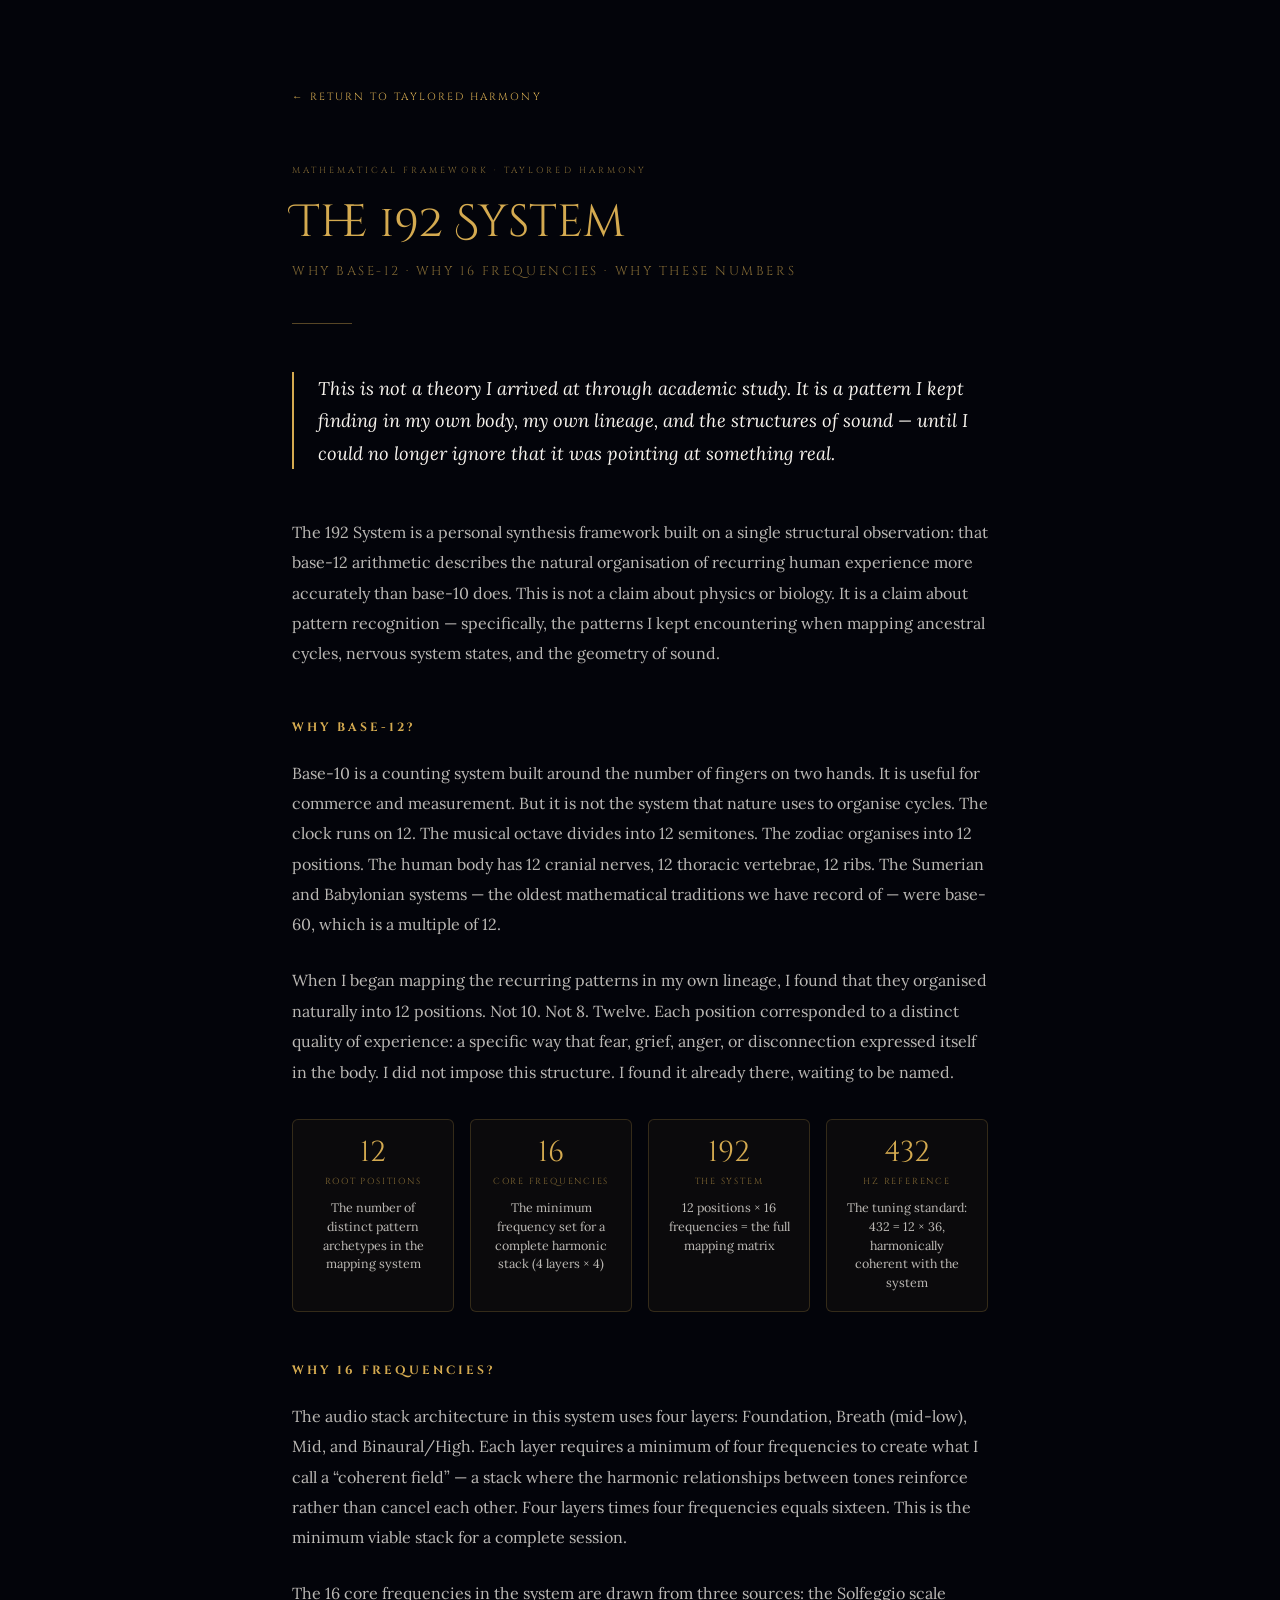
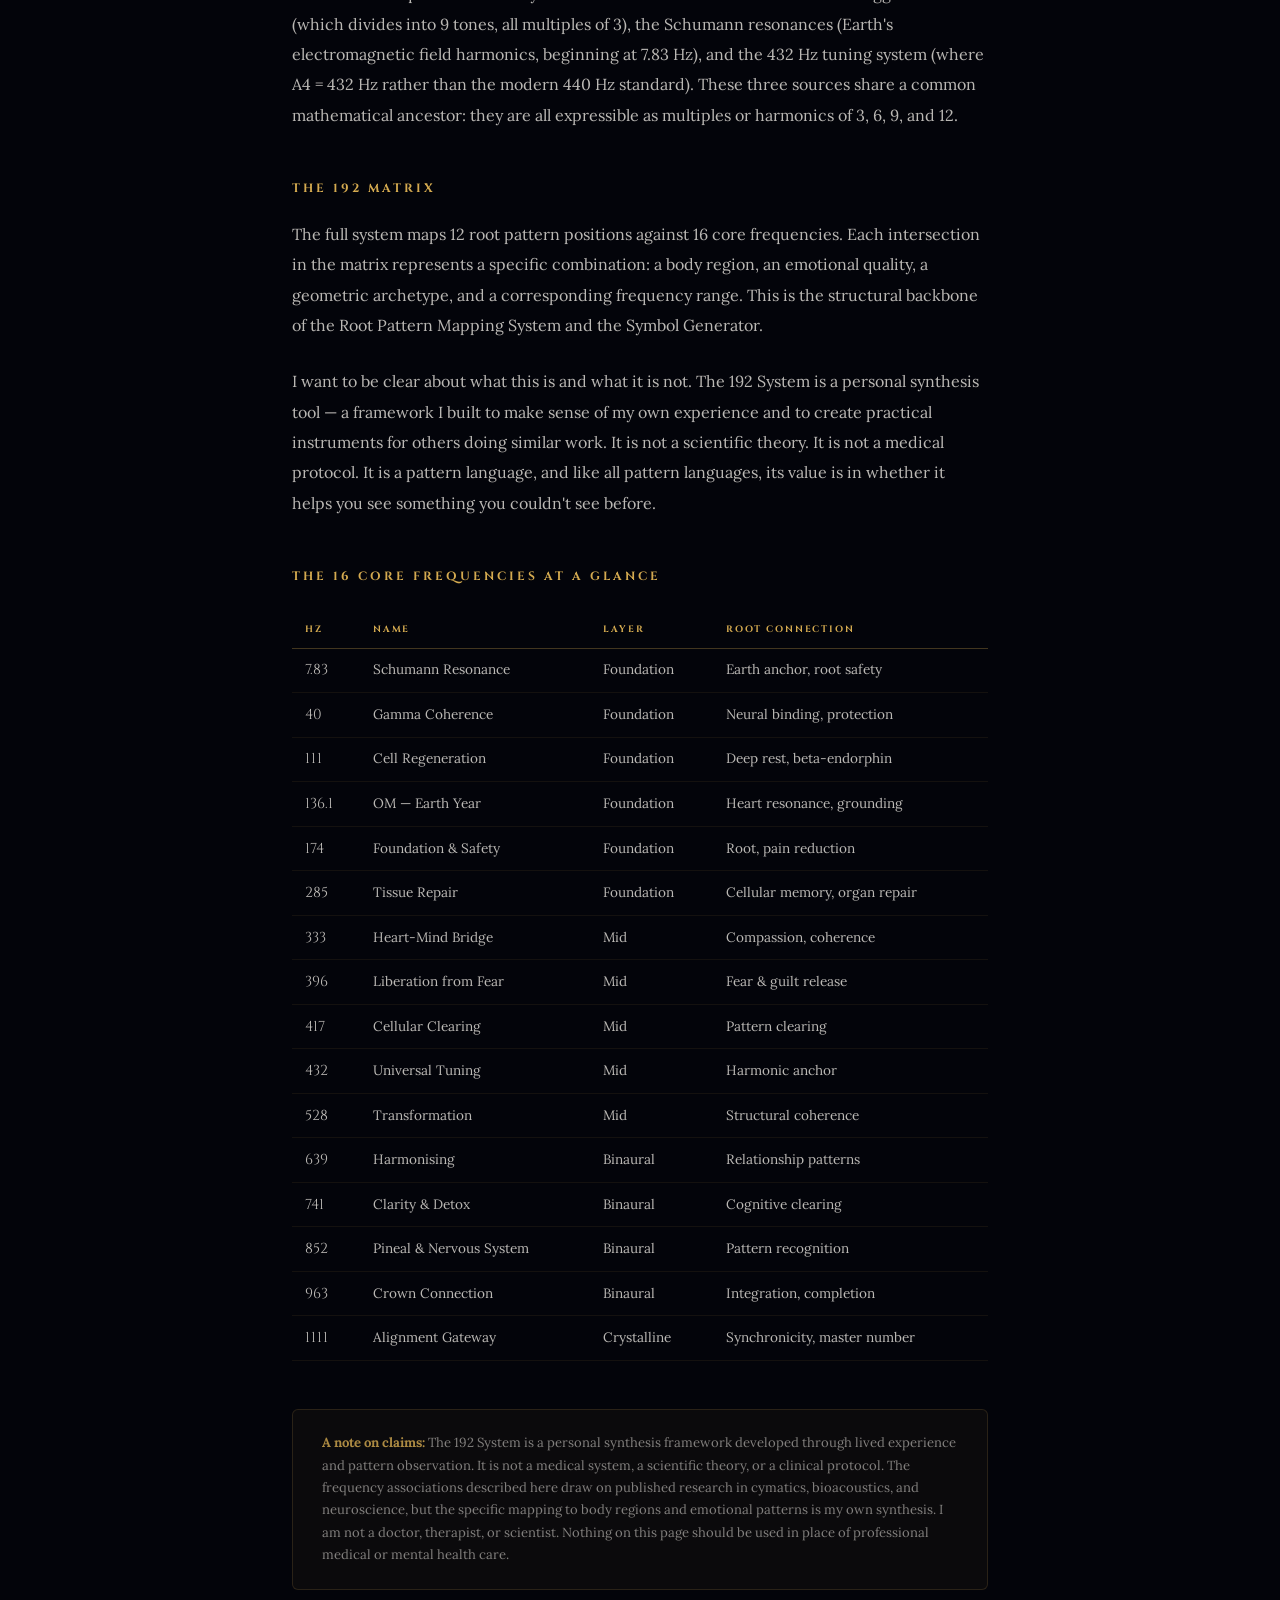
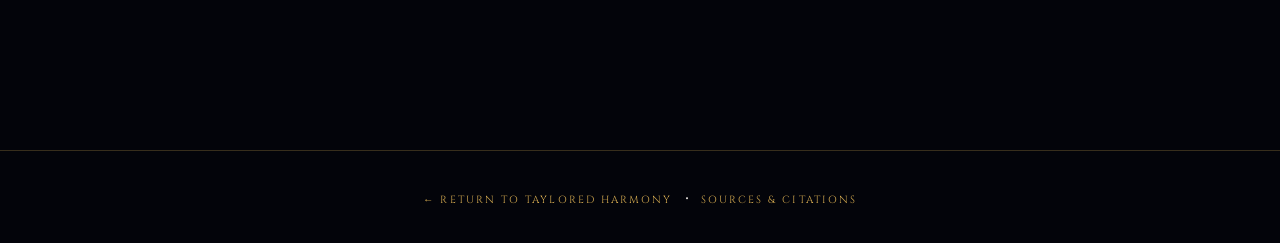
==== 192-system.html @ d3b43f4c "Add Resonance Map body artwork, fix missing JS data (BODY_REGIONS/INTENTION_FREQS/clearGSD), add 192" ====
<!DOCTYPE html>
<html lang="en">
<head>
  <meta charset="UTF-8">
  <meta name="viewport" content="width=device-width, initial-scale=1.0">
  <title>The 192 System | Taylored Harmony</title>
  <link rel="preconnect" href="https://fonts.googleapis.com">
  <link rel="preconnect" href="https://fonts.gstatic.com" crossorigin>
  <link href="https://fonts.googleapis.com/css2?family=Cinzel:wght@400;600&family=Cinzel+Decorative:wght@400;700&family=Lora:ital,wght@0,400;0,500;1,400&display=swap" rel="stylesheet">
  <style>
    :root {
      --bg-deep: #03040a;
      --bg-mid: #070a14;
      --gold: #d4aa50;
      --gold-light: #f0d080;
      --gold-dim: rgba(212,170,80,0.15);
      --ivory: #f8f4ee;
      --ivory-dim: rgba(248,244,238,0.75);
      --border: rgba(212,170,80,0.25);
    }
    * { margin: 0; padding: 0; box-sizing: border-box; }
    html { scroll-behavior: smooth; }
    body {
      background: var(--bg-deep);
      color: var(--ivory);
      font-family: 'Lora', Georgia, serif;
      line-height: 1.8;
    }
    .container {
      max-width: 760px;
      margin: 0 auto;
      padding: 5rem 2rem 6rem;
    }
    .back-link {
      display: inline-flex;
      align-items: center;
      gap: 0.4rem;
      color: var(--gold);
      text-decoration: none;
      font-family: 'Cinzel', serif;
      font-size: 0.65rem;
      letter-spacing: 0.2em;
      text-transform: uppercase;
      margin-bottom: 3.5rem;
      transition: color 0.2s;
    }
    .back-link:hover { color: var(--gold-light); }
    .page-label {
      font-family: 'Cinzel', serif;
      font-size: 0.55rem;
      letter-spacing: 0.35em;
      color: rgba(212,170,80,0.6);
      text-transform: uppercase;
      margin-bottom: 1rem;
    }
    h1 {
      font-family: 'Cinzel Decorative', cursive;
      font-size: clamp(1.8rem, 5vw, 2.8rem);
      font-weight: 400;
      color: var(--gold);
      line-height: 1.25;
      margin-bottom: 0.6rem;
    }
    .subtitle {
      font-family: 'Cinzel', serif;
      font-size: 0.8rem;
      letter-spacing: 0.2em;
      color: rgba(212,170,80,0.6);
      text-transform: uppercase;
      margin-bottom: 2.5rem;
    }
    .gold-rule {
      width: 60px;
      height: 1px;
      background: var(--gold);
      margin: 0 0 3rem;
      opacity: 0.4;
    }
    .intro-quote {
      font-size: 1.15rem;
      font-style: italic;
      color: var(--ivory);
      line-height: 1.75;
      border-left: 2px solid var(--gold);
      padding-left: 1.5rem;
      margin-bottom: 3rem;
    }
    p {
      color: var(--ivory-dim);
      font-size: 1rem;
      line-height: 1.9;
      margin-bottom: 1.6rem;
    }
    h2 {
      font-family: 'Cinzel', serif;
      font-size: 0.75rem;
      letter-spacing: 0.25em;
      color: var(--gold);
      text-transform: uppercase;
      margin: 3rem 0 1.2rem;
    }
    .number-grid {
      display: grid;
      grid-template-columns: repeat(auto-fit, minmax(140px, 1fr));
      gap: 1rem;
      margin: 2rem 0 2.5rem;
    }
    .number-card {
      background: rgba(212,170,80,0.04);
      border: 1px solid rgba(212,170,80,0.2);
      border-radius: 6px;
      padding: 1.2rem 1rem;
      text-align: center;
    }
    .number-card .num {
      font-family: 'Cinzel', serif;
      font-size: 1.8rem;
      color: var(--gold);
      line-height: 1;
      margin-bottom: 0.4rem;
    }
    .number-card .num-label {
      font-family: 'Cinzel', serif;
      font-size: 0.55rem;
      letter-spacing: 0.2em;
      color: rgba(212,170,80,0.6);
      text-transform: uppercase;
      margin-bottom: 0.5rem;
    }
    .number-card .num-desc {
      font-size: 0.78rem;
      color: var(--ivory-dim);
      line-height: 1.5;
    }
    .freq-table {
      width: 100%;
      border-collapse: collapse;
      margin: 1.5rem 0 2.5rem;
      font-size: 0.85rem;
    }
    .freq-table th {
      font-family: 'Cinzel', serif;
      font-size: 0.58rem;
      letter-spacing: 0.2em;
      color: var(--gold);
      text-transform: uppercase;
      padding: 0.6rem 0.8rem;
      border-bottom: 1px solid rgba(212,170,80,0.3);
      text-align: left;
    }
    .freq-table td {
      padding: 0.55rem 0.8rem;
      border-bottom: 1px solid rgba(212,170,80,0.08);
      color: var(--ivory-dim);
      vertical-align: top;
    }
    .freq-table tr:hover td { background: rgba(212,170,80,0.03); }
    .freq-hz { font-family: 'Cinzel', serif; color: var(--gold); font-size: 0.9rem; }
    .disclaimer {
      background: rgba(212,170,80,0.04);
      border: 1px solid rgba(212,170,80,0.15);
      border-radius: 6px;
      padding: 1.4rem 1.8rem;
      margin-top: 3rem;
    }
    .disclaimer p {
      font-size: 0.82rem;
      color: rgba(248,244,238,0.5);
      margin: 0;
      line-height: 1.7;
    }
    footer {
      text-align: center;
      padding: 2rem;
      border-top: 1px solid var(--border);
      margin-top: 4rem;
    }
    footer a {
      font-family: 'Cinzel', serif;
      font-size: 0.65rem;
      letter-spacing: 0.2em;
      color: var(--gold);
      text-decoration: none;
      text-transform: uppercase;
    }
  </style>
</head>
<body>

<div class="container">

  <a href="index.html" class="back-link">&#8592; Return to Taylored Harmony</a>

  <div class="page-label">Mathematical Framework &middot; Taylored Harmony</div>
  <h1>The 192 System</h1>
  <div class="subtitle">Why Base-12 &middot; Why 16 Frequencies &middot; Why These Numbers</div>
  <div class="gold-rule"></div>

  <div class="intro-quote">
    This is not a theory I arrived at through academic study. It is a pattern I kept finding in my own body, my own lineage, and the structures of sound &mdash; until I could no longer ignore that it was pointing at something real.
  </div>

  <p>The 192 System is a personal synthesis framework built on a single structural observation: that base-12 arithmetic describes the natural organisation of recurring human experience more accurately than base-10 does. This is not a claim about physics or biology. It is a claim about pattern recognition &mdash; specifically, the patterns I kept encountering when mapping ancestral cycles, nervous system states, and the geometry of sound.</p>

  <h2>Why Base-12?</h2>

  <p>Base-10 is a counting system built around the number of fingers on two hands. It is useful for commerce and measurement. But it is not the system that nature uses to organise cycles. The clock runs on 12. The musical octave divides into 12 semitones. The zodiac organises into 12 positions. The human body has 12 cranial nerves, 12 thoracic vertebrae, 12 ribs. The Sumerian and Babylonian systems &mdash; the oldest mathematical traditions we have record of &mdash; were base-60, which is a multiple of 12.</p>

  <p>When I began mapping the recurring patterns in my own lineage, I found that they organised naturally into 12 positions. Not 10. Not 8. Twelve. Each position corresponded to a distinct quality of experience: a specific way that fear, grief, anger, or disconnection expressed itself in the body. I did not impose this structure. I found it already there, waiting to be named.</p>

  <div class="number-grid">
    <div class="number-card">
      <div class="num">12</div>
      <div class="num-label">Root Positions</div>
      <div class="num-desc">The number of distinct pattern archetypes in the mapping system</div>
    </div>
    <div class="number-card">
      <div class="num">16</div>
      <div class="num-label">Core Frequencies</div>
      <div class="num-desc">The minimum frequency set for a complete harmonic stack (4 layers &times; 4)</div>
    </div>
    <div class="number-card">
      <div class="num">192</div>
      <div class="num-label">The System</div>
      <div class="num-desc">12 positions &times; 16 frequencies = the full mapping matrix</div>
    </div>
    <div class="number-card">
      <div class="num">432</div>
      <div class="num-label">Hz Reference</div>
      <div class="num-desc">The tuning standard: 432 = 12 &times; 36, harmonically coherent with the system</div>
    </div>
  </div>

  <h2>Why 16 Frequencies?</h2>

  <p>The audio stack architecture in this system uses four layers: Foundation, Breath (mid-low), Mid, and Binaural/High. Each layer requires a minimum of four frequencies to create what I call a &ldquo;coherent field&rdquo; &mdash; a stack where the harmonic relationships between tones reinforce rather than cancel each other. Four layers times four frequencies equals sixteen. This is the minimum viable stack for a complete session.</p>

  <p>The 16 core frequencies in the system are drawn from three sources: the Solfeggio scale (which divides into 9 tones, all multiples of 3), the Schumann resonances (Earth's electromagnetic field harmonics, beginning at 7.83 Hz), and the 432 Hz tuning system (where A4 = 432 Hz rather than the modern 440 Hz standard). These three sources share a common mathematical ancestor: they are all expressible as multiples or harmonics of 3, 6, 9, and 12.</p>

  <h2>The 192 Matrix</h2>

  <p>The full system maps 12 root pattern positions against 16 core frequencies. Each intersection in the matrix represents a specific combination: a body region, an emotional quality, a geometric archetype, and a corresponding frequency range. This is the structural backbone of the Root Pattern Mapping System and the Symbol Generator.</p>

  <p>I want to be clear about what this is and what it is not. The 192 System is a personal synthesis tool &mdash; a framework I built to make sense of my own experience and to create practical instruments for others doing similar work. It is not a scientific theory. It is not a medical protocol. It is a pattern language, and like all pattern languages, its value is in whether it helps you see something you couldn't see before.</p>

  <h2>The 16 Core Frequencies at a Glance</h2>

  <table class="freq-table">
    <thead>
      <tr>
        <th>Hz</th>
        <th>Name</th>
        <th>Layer</th>
        <th>Root Connection</th>
      </tr>
    </thead>
    <tbody>
      <tr><td class="freq-hz">7.83</td><td>Schumann Resonance</td><td>Foundation</td><td>Earth anchor, root safety</td></tr>
      <tr><td class="freq-hz">40</td><td>Gamma Coherence</td><td>Foundation</td><td>Neural binding, protection</td></tr>
      <tr><td class="freq-hz">111</td><td>Cell Regeneration</td><td>Foundation</td><td>Deep rest, beta-endorphin</td></tr>
      <tr><td class="freq-hz">136.1</td><td>OM &mdash; Earth Year</td><td>Foundation</td><td>Heart resonance, grounding</td></tr>
      <tr><td class="freq-hz">174</td><td>Foundation &amp; Safety</td><td>Foundation</td><td>Root, pain reduction</td></tr>
      <tr><td class="freq-hz">285</td><td>Tissue Repair</td><td>Foundation</td><td>Cellular memory, organ repair</td></tr>
      <tr><td class="freq-hz">333</td><td>Heart-Mind Bridge</td><td>Mid</td><td>Compassion, coherence</td></tr>
      <tr><td class="freq-hz">396</td><td>Liberation from Fear</td><td>Mid</td><td>Fear &amp; guilt release</td></tr>
      <tr><td class="freq-hz">417</td><td>Cellular Clearing</td><td>Mid</td><td>Pattern clearing</td></tr>
      <tr><td class="freq-hz">432</td><td>Universal Tuning</td><td>Mid</td><td>Harmonic anchor</td></tr>
      <tr><td class="freq-hz">528</td><td>Transformation</td><td>Mid</td><td>Structural coherence</td></tr>
      <tr><td class="freq-hz">639</td><td>Harmonising</td><td>Binaural</td><td>Relationship patterns</td></tr>
      <tr><td class="freq-hz">741</td><td>Clarity &amp; Detox</td><td>Binaural</td><td>Cognitive clearing</td></tr>
      <tr><td class="freq-hz">852</td><td>Pineal &amp; Nervous System</td><td>Binaural</td><td>Pattern recognition</td></tr>
      <tr><td class="freq-hz">963</td><td>Crown Connection</td><td>Binaural</td><td>Integration, completion</td></tr>
      <tr><td class="freq-hz">1111</td><td>Alignment Gateway</td><td>Crystalline</td><td>Synchronicity, master number</td></tr>
    </tbody>
  </table>

  <div class="disclaimer">
    <p><strong style="color:rgba(212,170,80,0.8);">A note on claims:</strong> The 192 System is a personal synthesis framework developed through lived experience and pattern observation. It is not a medical system, a scientific theory, or a clinical protocol. The frequency associations described here draw on published research in cymatics, bioacoustics, and neuroscience, but the specific mapping to body regions and emotional patterns is my own synthesis. I am not a doctor, therapist, or scientist. Nothing on this page should be used in place of professional medical or mental health care.</p>
  </div>

</div>

<footer>
  <a href="index.html">&#8592; Return to Taylored Harmony</a>
  &nbsp;&nbsp;&middot;&nbsp;&nbsp;
  <a href="sources.html">Sources &amp; Citations</a>
</footer>

</body>
</html>
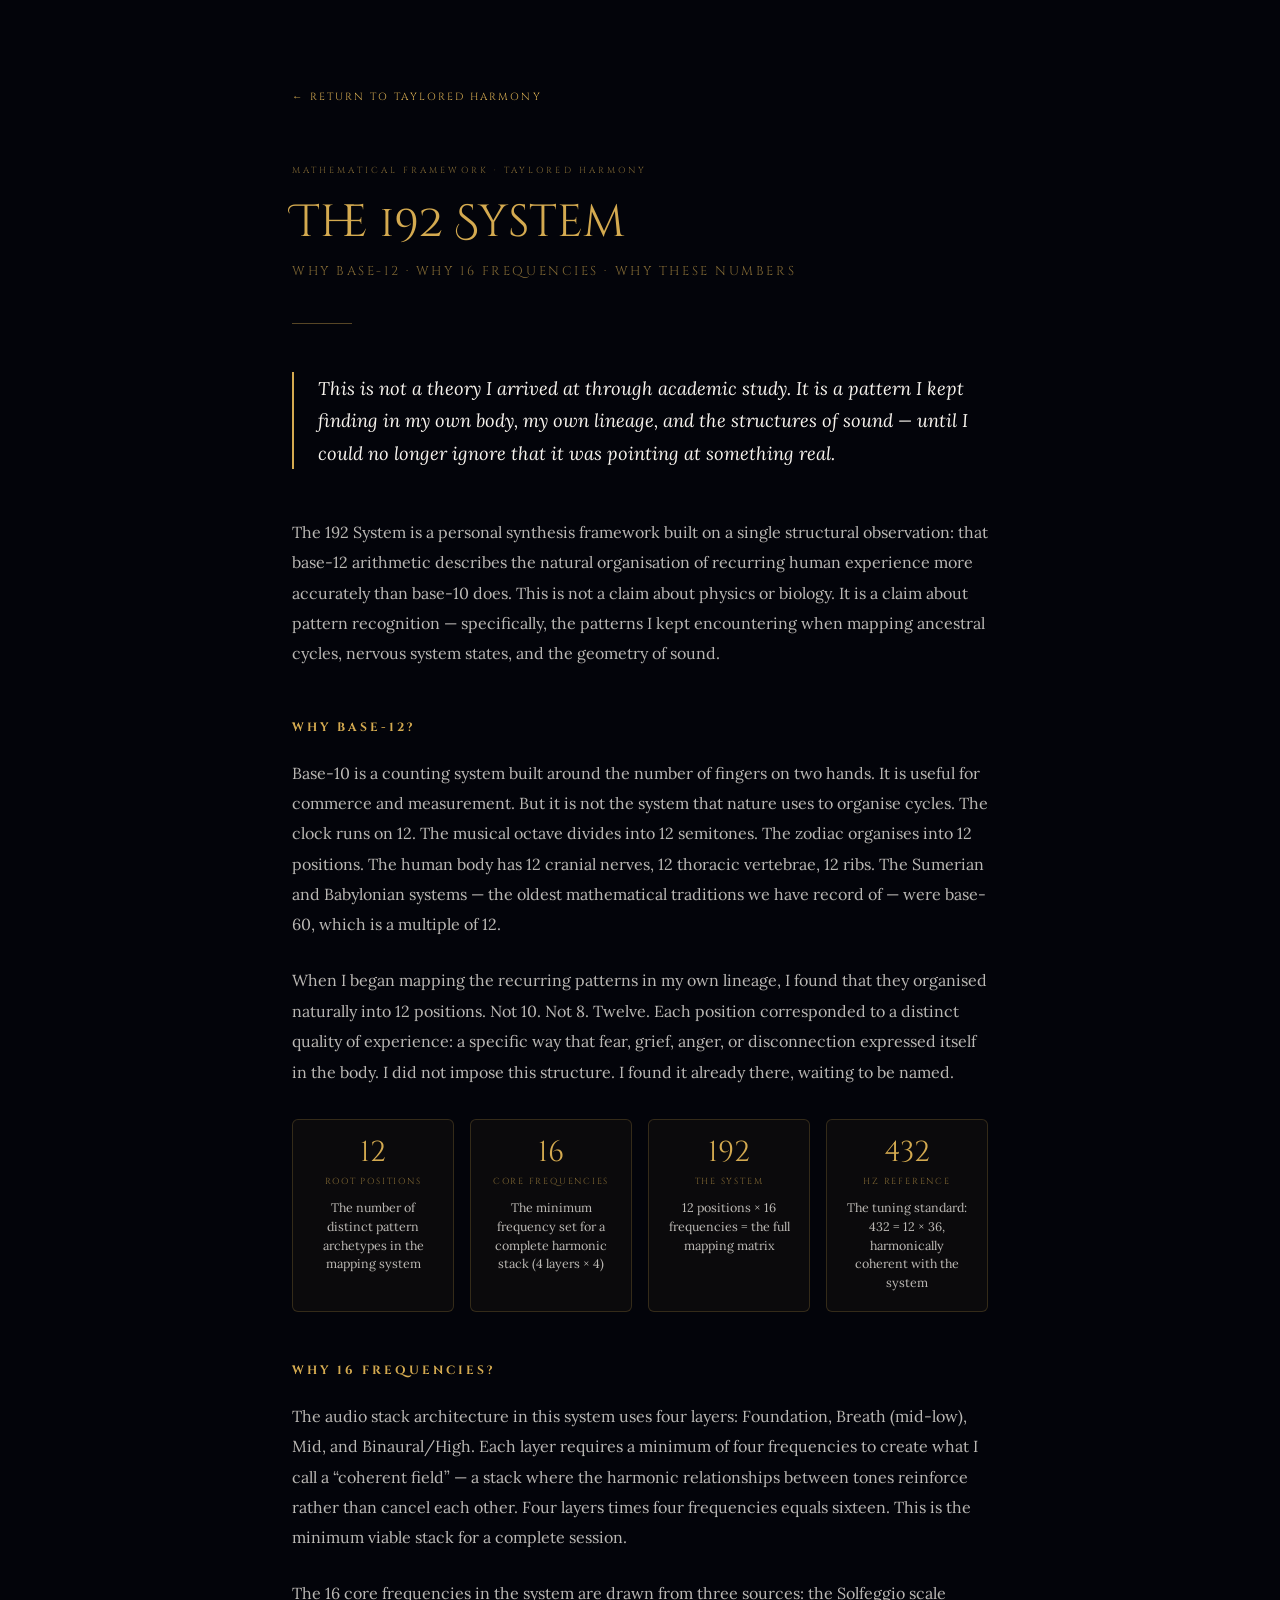
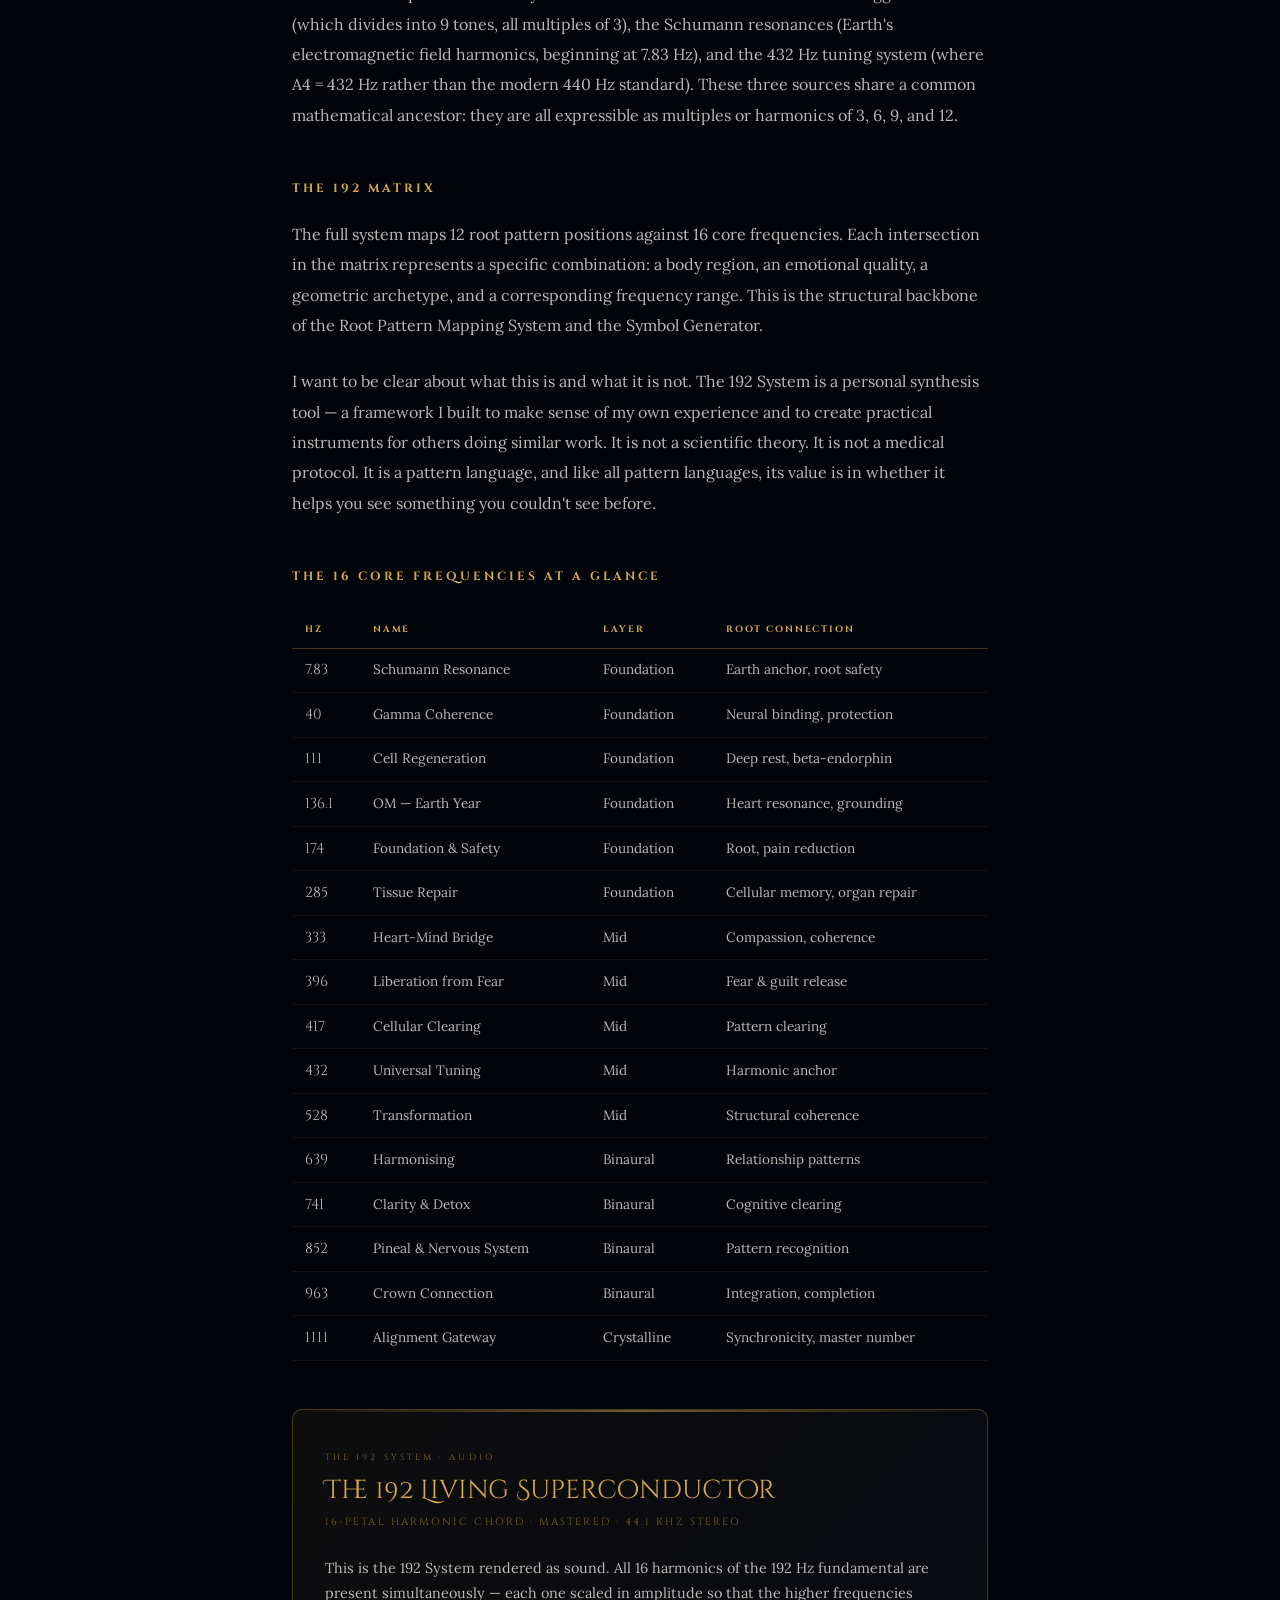
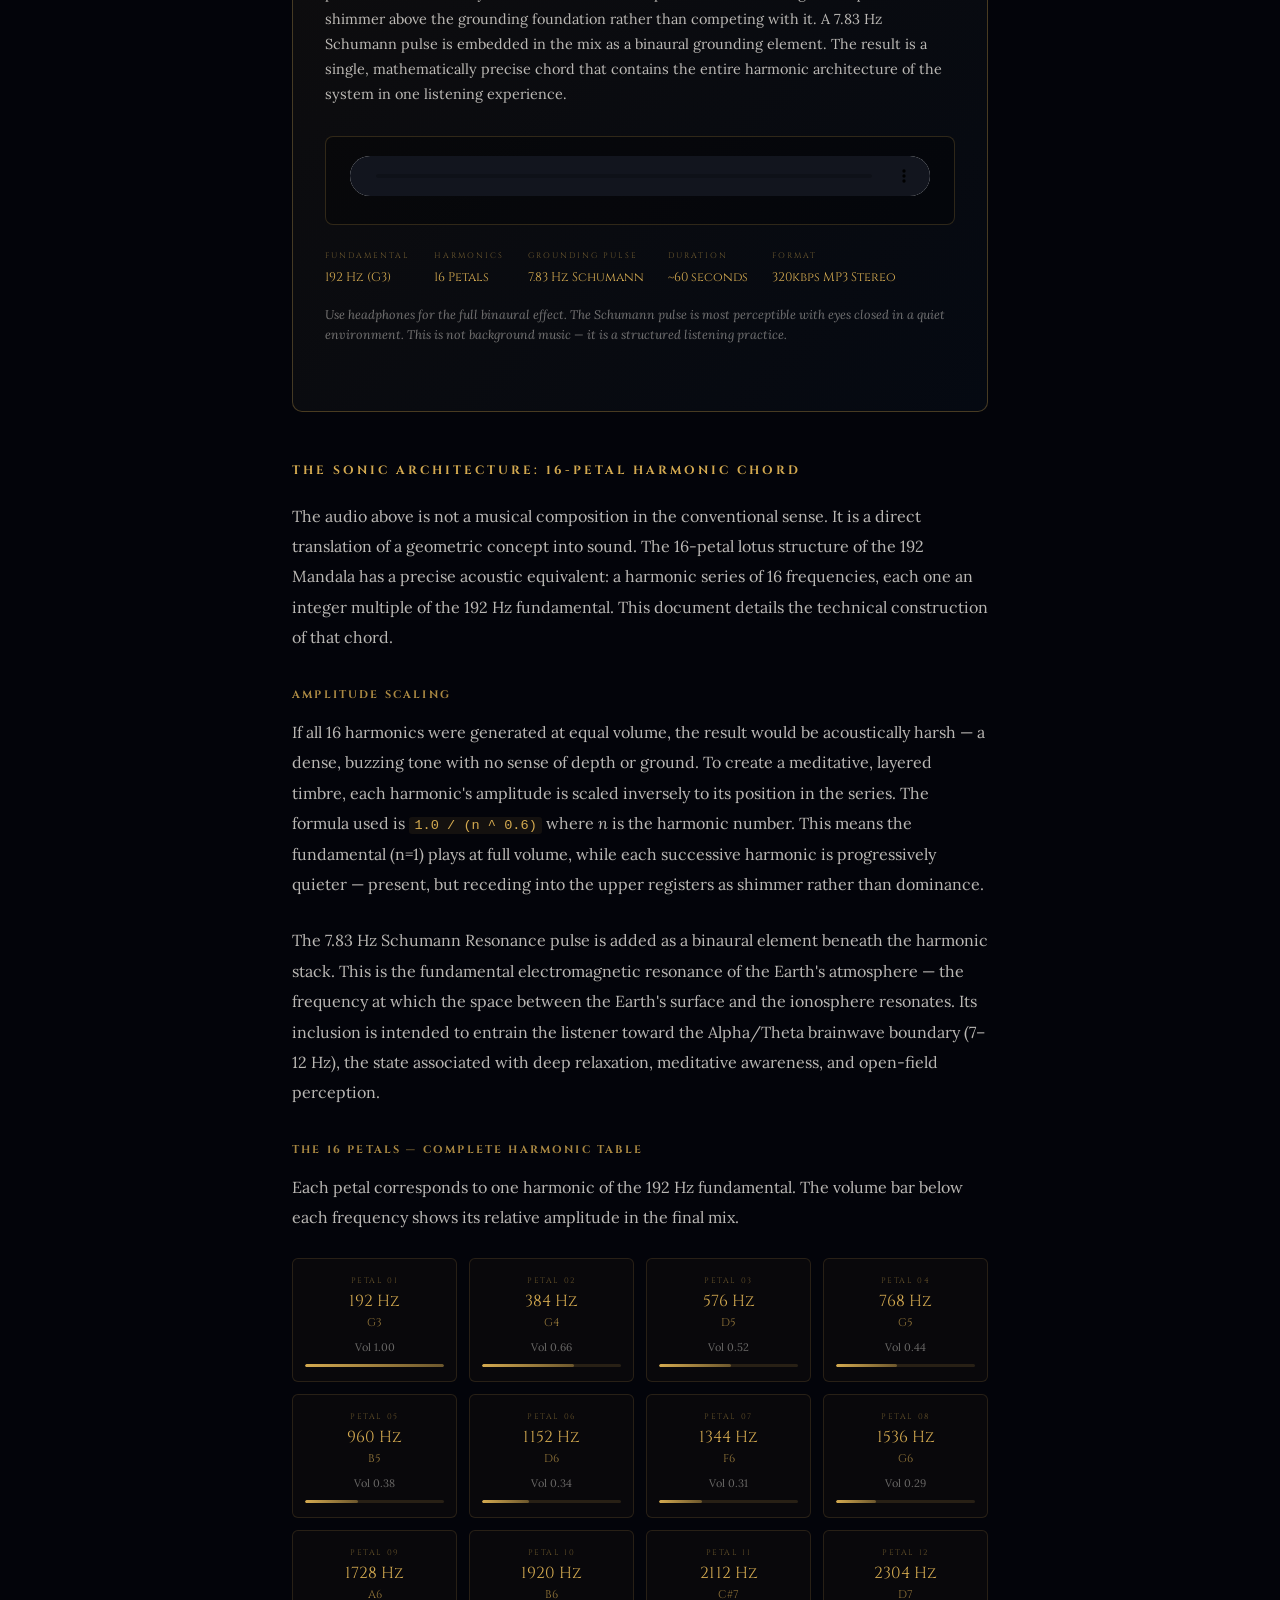
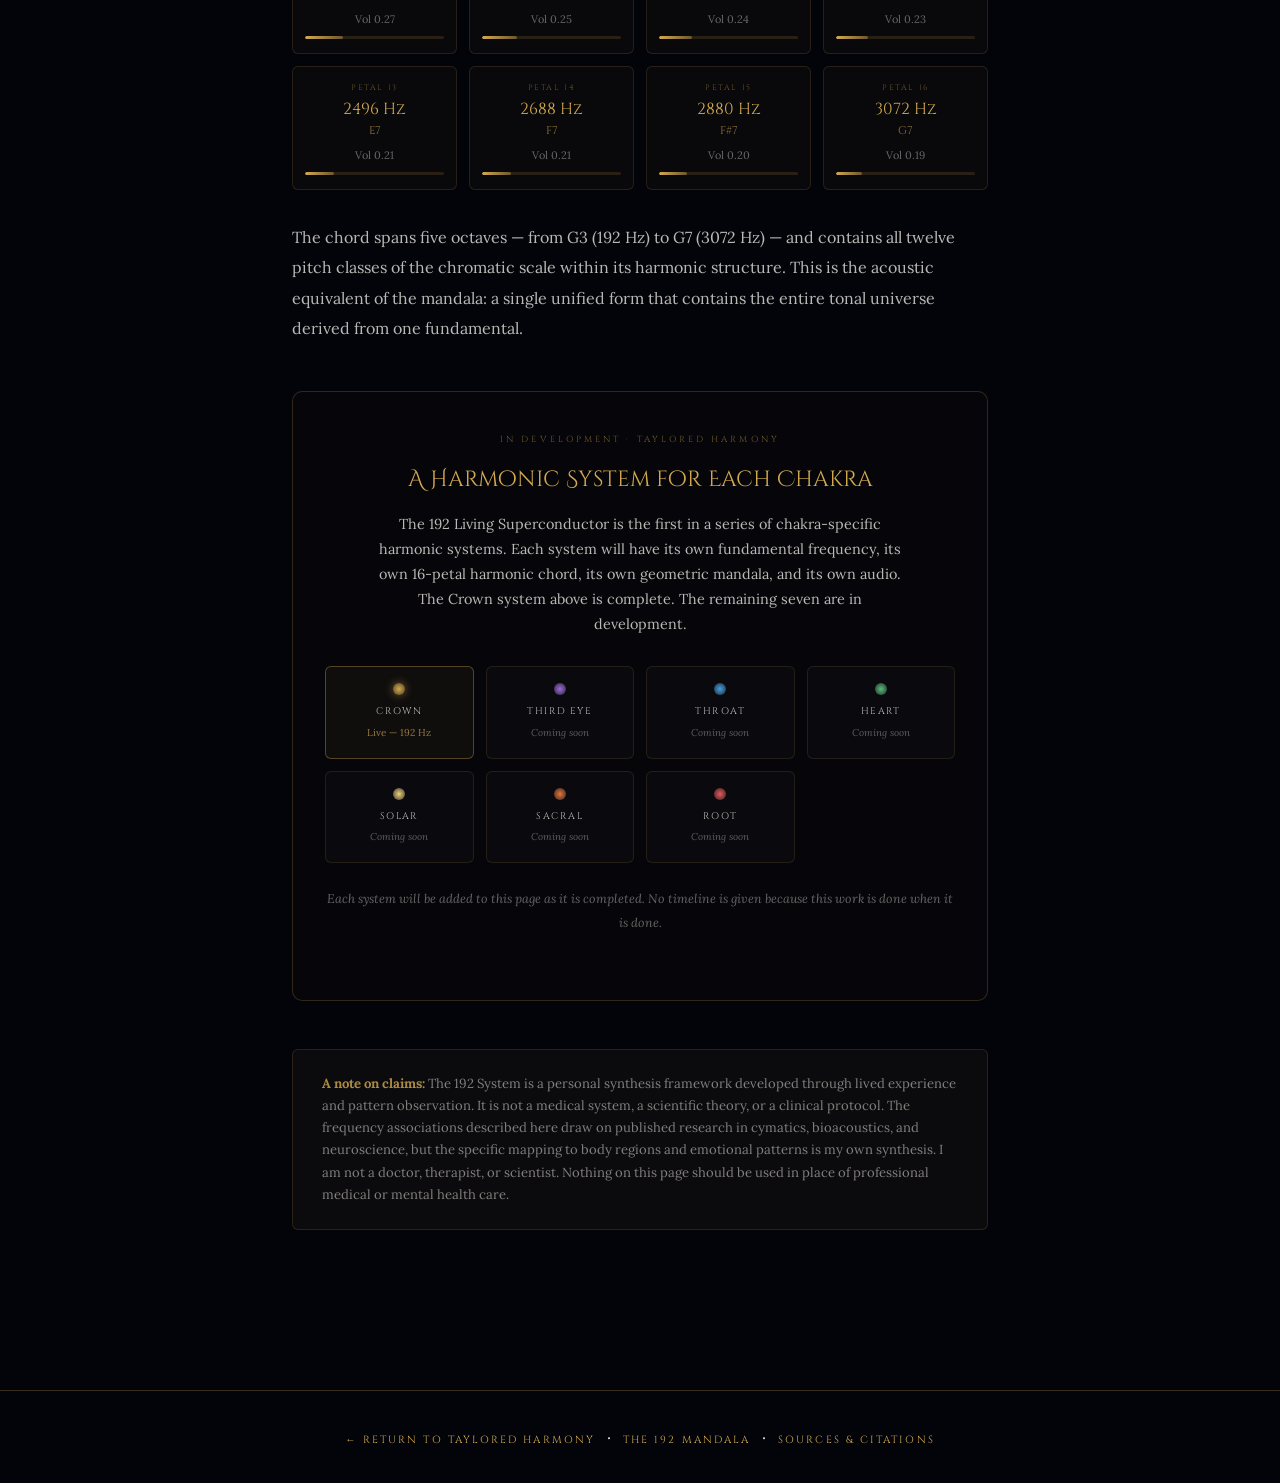
==== commit 4198a0df: "Add 192 Living Superconductor audio, 16-petal chord docs, and chakra coming-soon section to 192 Syst" ====
--- a/192-system.html
+++ b/192-system.html
@@ -99,6 +99,14 @@
       text-transform: uppercase;
       margin: 3rem 0 1.2rem;
     }
+    h3 {
+      font-family: 'Cinzel', serif;
+      font-size: 0.68rem;
+      letter-spacing: 0.2em;
+      color: rgba(212,170,80,0.8);
+      text-transform: uppercase;
+      margin: 2rem 0 0.8rem;
+    }
     .number-grid {
       display: grid;
       grid-template-columns: repeat(auto-fit, minmax(140px, 1fr));
@@ -169,6 +177,234 @@
       margin: 0;
       line-height: 1.7;
     }
+
+    /* ── AUDIO PLAYER ── */
+    .audio-section {
+      background: linear-gradient(135deg, rgba(212,170,80,0.06) 0%, rgba(74,158,221,0.04) 100%);
+      border: 1px solid rgba(212,170,80,0.3);
+      border-radius: 10px;
+      padding: 2.5rem 2rem;
+      margin: 3rem 0;
+      position: relative;
+      overflow: hidden;
+    }
+    .audio-section::before {
+      content: '';
+      position: absolute;
+      top: 0; left: 0; right: 0;
+      height: 2px;
+      background: linear-gradient(90deg, transparent, var(--gold), transparent);
+      opacity: 0.5;
+    }
+    .audio-label {
+      font-family: 'Cinzel', serif;
+      font-size: 0.55rem;
+      letter-spacing: 0.35em;
+      color: rgba(212,170,80,0.6);
+      text-transform: uppercase;
+      margin-bottom: 0.5rem;
+    }
+    .audio-title {
+      font-family: 'Cinzel Decorative', cursive;
+      font-size: clamp(1.1rem, 3vw, 1.6rem);
+      color: var(--gold);
+      margin-bottom: 0.4rem;
+      line-height: 1.3;
+    }
+    .audio-subtitle {
+      font-family: 'Cinzel', serif;
+      font-size: 0.65rem;
+      letter-spacing: 0.2em;
+      color: rgba(212,170,80,0.55);
+      text-transform: uppercase;
+      margin-bottom: 1.5rem;
+    }
+    .audio-desc {
+      font-size: 0.9rem;
+      color: var(--ivory-dim);
+      line-height: 1.75;
+      margin-bottom: 1.8rem;
+    }
+    .audio-player-wrap {
+      background: rgba(0,0,0,0.3);
+      border: 1px solid rgba(212,170,80,0.2);
+      border-radius: 8px;
+      padding: 1.2rem 1.5rem;
+      margin-bottom: 1.5rem;
+    }
+    .audio-player-wrap audio {
+      width: 100%;
+      height: 40px;
+      outline: none;
+    }
+    /* Style the native audio player */
+    audio::-webkit-media-controls-panel {
+      background: rgba(7,10,20,0.95);
+    }
+    audio::-webkit-media-controls-play-button,
+    audio::-webkit-media-controls-mute-button {
+      filter: invert(0.8) sepia(1) saturate(3) hue-rotate(10deg);
+    }
+    .audio-specs {
+      display: flex;
+      gap: 1.5rem;
+      flex-wrap: wrap;
+      margin-top: 1rem;
+    }
+    .audio-spec {
+      display: flex;
+      flex-direction: column;
+      gap: 0.2rem;
+    }
+    .audio-spec-label {
+      font-family: 'Cinzel', serif;
+      font-size: 0.5rem;
+      letter-spacing: 0.25em;
+      color: rgba(212,170,80,0.5);
+      text-transform: uppercase;
+    }
+    .audio-spec-value {
+      font-family: 'Cinzel', serif;
+      font-size: 0.78rem;
+      color: var(--gold);
+    }
+    .audio-note {
+      font-size: 0.78rem;
+      color: rgba(248,244,238,0.45);
+      font-style: italic;
+      margin-top: 1rem;
+      line-height: 1.6;
+    }
+
+    /* ── PETAL GRID ── */
+    .petal-grid {
+      display: grid;
+      grid-template-columns: repeat(auto-fill, minmax(130px, 1fr));
+      gap: 0.75rem;
+      margin: 1.5rem 0 2rem;
+    }
+    .petal-card {
+      background: rgba(212,170,80,0.03);
+      border: 1px solid rgba(212,170,80,0.15);
+      border-radius: 6px;
+      padding: 0.9rem 0.75rem;
+      text-align: center;
+      transition: border-color 0.2s, background 0.2s;
+    }
+    .petal-card:hover {
+      border-color: rgba(212,170,80,0.35);
+      background: rgba(212,170,80,0.06);
+    }
+    .petal-num {
+      font-family: 'Cinzel', serif;
+      font-size: 0.5rem;
+      letter-spacing: 0.2em;
+      color: rgba(212,170,80,0.45);
+      text-transform: uppercase;
+      margin-bottom: 0.3rem;
+    }
+    .petal-hz {
+      font-family: 'Cinzel', serif;
+      font-size: 1rem;
+      color: var(--gold);
+      line-height: 1;
+      margin-bottom: 0.25rem;
+    }
+    .petal-note {
+      font-family: 'Cinzel', serif;
+      font-size: 0.7rem;
+      color: rgba(212,170,80,0.7);
+      margin-bottom: 0.3rem;
+    }
+    .petal-vol {
+      font-size: 0.68rem;
+      color: rgba(248,244,238,0.4);
+    }
+    .petal-vol-bar {
+      height: 3px;
+      background: rgba(212,170,80,0.15);
+      border-radius: 2px;
+      margin-top: 0.4rem;
+      overflow: hidden;
+    }
+    .petal-vol-fill {
+      height: 100%;
+      background: linear-gradient(90deg, var(--gold), rgba(212,170,80,0.4));
+      border-radius: 2px;
+    }
+
+    /* ── COMING SOON ── */
+    .coming-soon-section {
+      border: 1px solid rgba(212,170,80,0.2);
+      border-radius: 10px;
+      padding: 2.5rem 2rem;
+      margin: 3rem 0;
+      text-align: center;
+      background: rgba(212,170,80,0.02);
+    }
+    .coming-soon-label {
+      font-family: 'Cinzel', serif;
+      font-size: 0.55rem;
+      letter-spacing: 0.35em;
+      color: rgba(212,170,80,0.5);
+      text-transform: uppercase;
+      margin-bottom: 1rem;
+    }
+    .coming-soon-title {
+      font-family: 'Cinzel Decorative', cursive;
+      font-size: clamp(1rem, 3vw, 1.4rem);
+      color: var(--gold);
+      margin-bottom: 1rem;
+      line-height: 1.4;
+    }
+    .coming-soon-desc {
+      font-size: 0.9rem;
+      color: var(--ivory-dim);
+      line-height: 1.75;
+      max-width: 540px;
+      margin: 0 auto 1.8rem;
+    }
+    .chakra-preview-grid {
+      display: grid;
+      grid-template-columns: repeat(auto-fill, minmax(120px, 1fr));
+      gap: 0.75rem;
+      margin: 1.5rem 0;
+    }
+    .chakra-card {
+      border: 1px solid rgba(212,170,80,0.12);
+      border-radius: 6px;
+      padding: 1rem 0.75rem;
+      text-align: center;
+      background: rgba(255,255,255,0.02);
+    }
+    .chakra-card.active {
+      border-color: rgba(212,170,80,0.35);
+      background: rgba(212,170,80,0.05);
+    }
+    .chakra-dot {
+      width: 12px;
+      height: 12px;
+      border-radius: 50%;
+      margin: 0 auto 0.5rem;
+    }
+    .chakra-name {
+      font-family: 'Cinzel', serif;
+      font-size: 0.6rem;
+      letter-spacing: 0.15em;
+      text-transform: uppercase;
+      color: var(--ivory-dim);
+      margin-bottom: 0.2rem;
+    }
+    .chakra-status {
+      font-size: 0.62rem;
+      color: rgba(248,244,238,0.35);
+      font-style: italic;
+    }
+    .chakra-card.active .chakra-status {
+      color: rgba(212,170,80,0.7);
+      font-style: normal;
+    }
+
     footer {
       text-align: center;
       padding: 2rem;
@@ -274,6 +510,226 @@
     </tbody>
   </table>
 
+  <!-- ── AUDIO PLAYER SECTION ── -->
+  <div class="audio-section" id="listen">
+    <div class="audio-label">The 192 System &middot; Audio</div>
+    <div class="audio-title">The 192 Living Superconductor</div>
+    <div class="audio-subtitle">16-Petal Harmonic Chord &middot; Mastered &middot; 44.1 kHz Stereo</div>
+
+    <p class="audio-desc">This is the 192 System rendered as sound. All 16 harmonics of the 192 Hz fundamental are present simultaneously &mdash; each one scaled in amplitude so that the higher frequencies shimmer above the grounding foundation rather than competing with it. A 7.83 Hz Schumann pulse is embedded in the mix as a binaural grounding element. The result is a single, mathematically precise chord that contains the entire harmonic architecture of the system in one listening experience.</p>
+
+    <div class="audio-player-wrap">
+      <audio controls preload="metadata">
+        <source src="192-living-superconductor.mp3" type="audio/mpeg">
+        Your browser does not support the audio element.
+      </audio>
+    </div>
+
+    <div class="audio-specs">
+      <div class="audio-spec">
+        <span class="audio-spec-label">Fundamental</span>
+        <span class="audio-spec-value">192 Hz (G3)</span>
+      </div>
+      <div class="audio-spec">
+        <span class="audio-spec-label">Harmonics</span>
+        <span class="audio-spec-value">16 Petals</span>
+      </div>
+      <div class="audio-spec">
+        <span class="audio-spec-label">Grounding Pulse</span>
+        <span class="audio-spec-value">7.83 Hz Schumann</span>
+      </div>
+      <div class="audio-spec">
+        <span class="audio-spec-label">Duration</span>
+        <span class="audio-spec-value">~60 seconds</span>
+      </div>
+      <div class="audio-spec">
+        <span class="audio-spec-label">Format</span>
+        <span class="audio-spec-value">320kbps MP3 Stereo</span>
+      </div>
+    </div>
+
+    <p class="audio-note">Use headphones for the full binaural effect. The Schumann pulse is most perceptible with eyes closed in a quiet environment. This is not background music &mdash; it is a structured listening practice.</p>
+  </div>
+
+  <!-- ── 16 PETAL CHORD DOCUMENTATION ── -->
+  <h2>The Sonic Architecture: 16-Petal Harmonic Chord</h2>
+
+  <p>The audio above is not a musical composition in the conventional sense. It is a direct translation of a geometric concept into sound. The 16-petal lotus structure of the 192 Mandala has a precise acoustic equivalent: a harmonic series of 16 frequencies, each one an integer multiple of the 192 Hz fundamental. This document details the technical construction of that chord.</p>
+
+  <h3>Amplitude Scaling</h3>
+
+  <p>If all 16 harmonics were generated at equal volume, the result would be acoustically harsh &mdash; a dense, buzzing tone with no sense of depth or ground. To create a meditative, layered timbre, each harmonic's amplitude is scaled inversely to its position in the series. The formula used is <code style="font-family:monospace;font-size:0.85em;color:var(--gold);background:rgba(212,170,80,0.08);padding:0.1em 0.4em;border-radius:3px;">1.0 / (n ^ 0.6)</code> where <em>n</em> is the harmonic number. This means the fundamental (n=1) plays at full volume, while each successive harmonic is progressively quieter &mdash; present, but receding into the upper registers as shimmer rather than dominance.</p>
+
+  <p>The 7.83 Hz Schumann Resonance pulse is added as a binaural element beneath the harmonic stack. This is the fundamental electromagnetic resonance of the Earth's atmosphere &mdash; the frequency at which the space between the Earth's surface and the ionosphere resonates. Its inclusion is intended to entrain the listener toward the Alpha/Theta brainwave boundary (7&ndash;12 Hz), the state associated with deep relaxation, meditative awareness, and open-field perception.</p>
+
+  <h3>The 16 Petals &mdash; Complete Harmonic Table</h3>
+
+  <p>Each petal corresponds to one harmonic of the 192 Hz fundamental. The volume bar below each frequency shows its relative amplitude in the final mix.</p>
+
+  <div class="petal-grid">
+    <div class="petal-card">
+      <div class="petal-num">Petal 01</div>
+      <div class="petal-hz">192 Hz</div>
+      <div class="petal-note">G3</div>
+      <div class="petal-vol">Vol 1.00</div>
+      <div class="petal-vol-bar"><div class="petal-vol-fill" style="width:100%"></div></div>
+    </div>
+    <div class="petal-card">
+      <div class="petal-num">Petal 02</div>
+      <div class="petal-hz">384 Hz</div>
+      <div class="petal-note">G4</div>
+      <div class="petal-vol">Vol 0.66</div>
+      <div class="petal-vol-bar"><div class="petal-vol-fill" style="width:66%"></div></div>
+    </div>
+    <div class="petal-card">
+      <div class="petal-num">Petal 03</div>
+      <div class="petal-hz">576 Hz</div>
+      <div class="petal-note">D5</div>
+      <div class="petal-vol">Vol 0.52</div>
+      <div class="petal-vol-bar"><div class="petal-vol-fill" style="width:52%"></div></div>
+    </div>
+    <div class="petal-card">
+      <div class="petal-num">Petal 04</div>
+      <div class="petal-hz">768 Hz</div>
+      <div class="petal-note">G5</div>
+      <div class="petal-vol">Vol 0.44</div>
+      <div class="petal-vol-bar"><div class="petal-vol-fill" style="width:44%"></div></div>
+    </div>
+    <div class="petal-card">
+      <div class="petal-num">Petal 05</div>
+      <div class="petal-hz">960 Hz</div>
+      <div class="petal-note">B5</div>
+      <div class="petal-vol">Vol 0.38</div>
+      <div class="petal-vol-bar"><div class="petal-vol-fill" style="width:38%"></div></div>
+    </div>
+    <div class="petal-card">
+      <div class="petal-num">Petal 06</div>
+      <div class="petal-hz">1152 Hz</div>
+      <div class="petal-note">D6</div>
+      <div class="petal-vol">Vol 0.34</div>
+      <div class="petal-vol-bar"><div class="petal-vol-fill" style="width:34%"></div></div>
+    </div>
+    <div class="petal-card">
+      <div class="petal-num">Petal 07</div>
+      <div class="petal-hz">1344 Hz</div>
+      <div class="petal-note">F6</div>
+      <div class="petal-vol">Vol 0.31</div>
+      <div class="petal-vol-bar"><div class="petal-vol-fill" style="width:31%"></div></div>
+    </div>
+    <div class="petal-card">
+      <div class="petal-num">Petal 08</div>
+      <div class="petal-hz">1536 Hz</div>
+      <div class="petal-note">G6</div>
+      <div class="petal-vol">Vol 0.29</div>
+      <div class="petal-vol-bar"><div class="petal-vol-fill" style="width:29%"></div></div>
+    </div>
+    <div class="petal-card">
+      <div class="petal-num">Petal 09</div>
+      <div class="petal-hz">1728 Hz</div>
+      <div class="petal-note">A6</div>
+      <div class="petal-vol">Vol 0.27</div>
+      <div class="petal-vol-bar"><div class="petal-vol-fill" style="width:27%"></div></div>
+    </div>
+    <div class="petal-card">
+      <div class="petal-num">Petal 10</div>
+      <div class="petal-hz">1920 Hz</div>
+      <div class="petal-note">B6</div>
+      <div class="petal-vol">Vol 0.25</div>
+      <div class="petal-vol-bar"><div class="petal-vol-fill" style="width:25%"></div></div>
+    </div>
+    <div class="petal-card">
+      <div class="petal-num">Petal 11</div>
+      <div class="petal-hz">2112 Hz</div>
+      <div class="petal-note">C#7</div>
+      <div class="petal-vol">Vol 0.24</div>
+      <div class="petal-vol-bar"><div class="petal-vol-fill" style="width:24%"></div></div>
+    </div>
+    <div class="petal-card">
+      <div class="petal-num">Petal 12</div>
+      <div class="petal-hz">2304 Hz</div>
+      <div class="petal-note">D7</div>
+      <div class="petal-vol">Vol 0.23</div>
+      <div class="petal-vol-bar"><div class="petal-vol-fill" style="width:23%"></div></div>
+    </div>
+    <div class="petal-card">
+      <div class="petal-num">Petal 13</div>
+      <div class="petal-hz">2496 Hz</div>
+      <div class="petal-note">E7</div>
+      <div class="petal-vol">Vol 0.21</div>
+      <div class="petal-vol-bar"><div class="petal-vol-fill" style="width:21%"></div></div>
+    </div>
+    <div class="petal-card">
+      <div class="petal-num">Petal 14</div>
+      <div class="petal-hz">2688 Hz</div>
+      <div class="petal-note">F7</div>
+      <div class="petal-vol">Vol 0.21</div>
+      <div class="petal-vol-bar"><div class="petal-vol-fill" style="width:21%"></div></div>
+    </div>
+    <div class="petal-card">
+      <div class="petal-num">Petal 15</div>
+      <div class="petal-hz">2880 Hz</div>
+      <div class="petal-note">F#7</div>
+      <div class="petal-vol">Vol 0.20</div>
+      <div class="petal-vol-bar"><div class="petal-vol-fill" style="width:20%"></div></div>
+    </div>
+    <div class="petal-card">
+      <div class="petal-num">Petal 16</div>
+      <div class="petal-hz">3072 Hz</div>
+      <div class="petal-note">G7</div>
+      <div class="petal-vol">Vol 0.19</div>
+      <div class="petal-vol-bar"><div class="petal-vol-fill" style="width:19%"></div></div>
+    </div>
+  </div>
+
+  <p>The chord spans five octaves &mdash; from G3 (192 Hz) to G7 (3072 Hz) &mdash; and contains all twelve pitch classes of the chromatic scale within its harmonic structure. This is the acoustic equivalent of the mandala: a single unified form that contains the entire tonal universe derived from one fundamental.</p>
+
+  <!-- ── COMING SOON ── -->
+  <div class="coming-soon-section">
+    <div class="coming-soon-label">In Development &middot; Taylored Harmony</div>
+    <div class="coming-soon-title">A Harmonic System for Each Chakra</div>
+    <p class="coming-soon-desc">The 192 Living Superconductor is the first in a series of chakra-specific harmonic systems. Each system will have its own fundamental frequency, its own 16-petal harmonic chord, its own geometric mandala, and its own audio. The Crown system above is complete. The remaining seven are in development.</p>
+
+    <div class="chakra-preview-grid">
+      <div class="chakra-card active">
+        <div class="chakra-dot" style="background:radial-gradient(circle,#d4aa50,rgba(212,170,80,0.3));box-shadow:0 0 8px rgba(212,170,80,0.5);"></div>
+        <div class="chakra-name">Crown</div>
+        <div class="chakra-status">Live &mdash; 192 Hz</div>
+      </div>
+      <div class="chakra-card">
+        <div class="chakra-dot" style="background:radial-gradient(circle,#9b6fd4,rgba(155,111,212,0.2));"></div>
+        <div class="chakra-name">Third Eye</div>
+        <div class="chakra-status">Coming soon</div>
+      </div>
+      <div class="chakra-card">
+        <div class="chakra-dot" style="background:radial-gradient(circle,#4a9edd,rgba(74,158,221,0.2));"></div>
+        <div class="chakra-name">Throat</div>
+        <div class="chakra-status">Coming soon</div>
+      </div>
+      <div class="chakra-card">
+        <div class="chakra-dot" style="background:radial-gradient(circle,#5dba7d,rgba(93,186,125,0.2));"></div>
+        <div class="chakra-name">Heart</div>
+        <div class="chakra-status">Coming soon</div>
+      </div>
+      <div class="chakra-card">
+        <div class="chakra-dot" style="background:radial-gradient(circle,#f0d080,rgba(240,208,128,0.2));"></div>
+        <div class="chakra-name">Solar</div>
+        <div class="chakra-status">Coming soon</div>
+      </div>
+      <div class="chakra-card">
+        <div class="chakra-dot" style="background:radial-gradient(circle,#e07840,rgba(224,120,64,0.2));"></div>
+        <div class="chakra-name">Sacral</div>
+        <div class="chakra-status">Coming soon</div>
+      </div>
+      <div class="chakra-card">
+        <div class="chakra-dot" style="background:radial-gradient(circle,#e05c5c,rgba(224,92,92,0.2));"></div>
+        <div class="chakra-name">Root</div>
+        <div class="chakra-status">Coming soon</div>
+      </div>
+    </div>
+
+    <p style="font-size:0.78rem;color:rgba(248,244,238,0.4);font-style:italic;margin-top:1rem;">Each system will be added to this page as it is completed. No timeline is given because this work is done when it is done.</p>
+  </div>
+
   <div class="disclaimer">
     <p><strong style="color:rgba(212,170,80,0.8);">A note on claims:</strong> The 192 System is a personal synthesis framework developed through lived experience and pattern observation. It is not a medical system, a scientific theory, or a clinical protocol. The frequency associations described here draw on published research in cymatics, bioacoustics, and neuroscience, but the specific mapping to body regions and emotional patterns is my own synthesis. I am not a doctor, therapist, or scientist. Nothing on this page should be used in place of professional medical or mental health care.</p>
   </div>
@@ -283,6 +739,8 @@
 <footer>
   <a href="index.html">&#8592; Return to Taylored Harmony</a>
   &nbsp;&nbsp;&middot;&nbsp;&nbsp;
+  <a href="mandala.html">The 192 Mandala</a>
+  &nbsp;&nbsp;&middot;&nbsp;&nbsp;
   <a href="sources.html">Sources &amp; Citations</a>
 </footer>
 
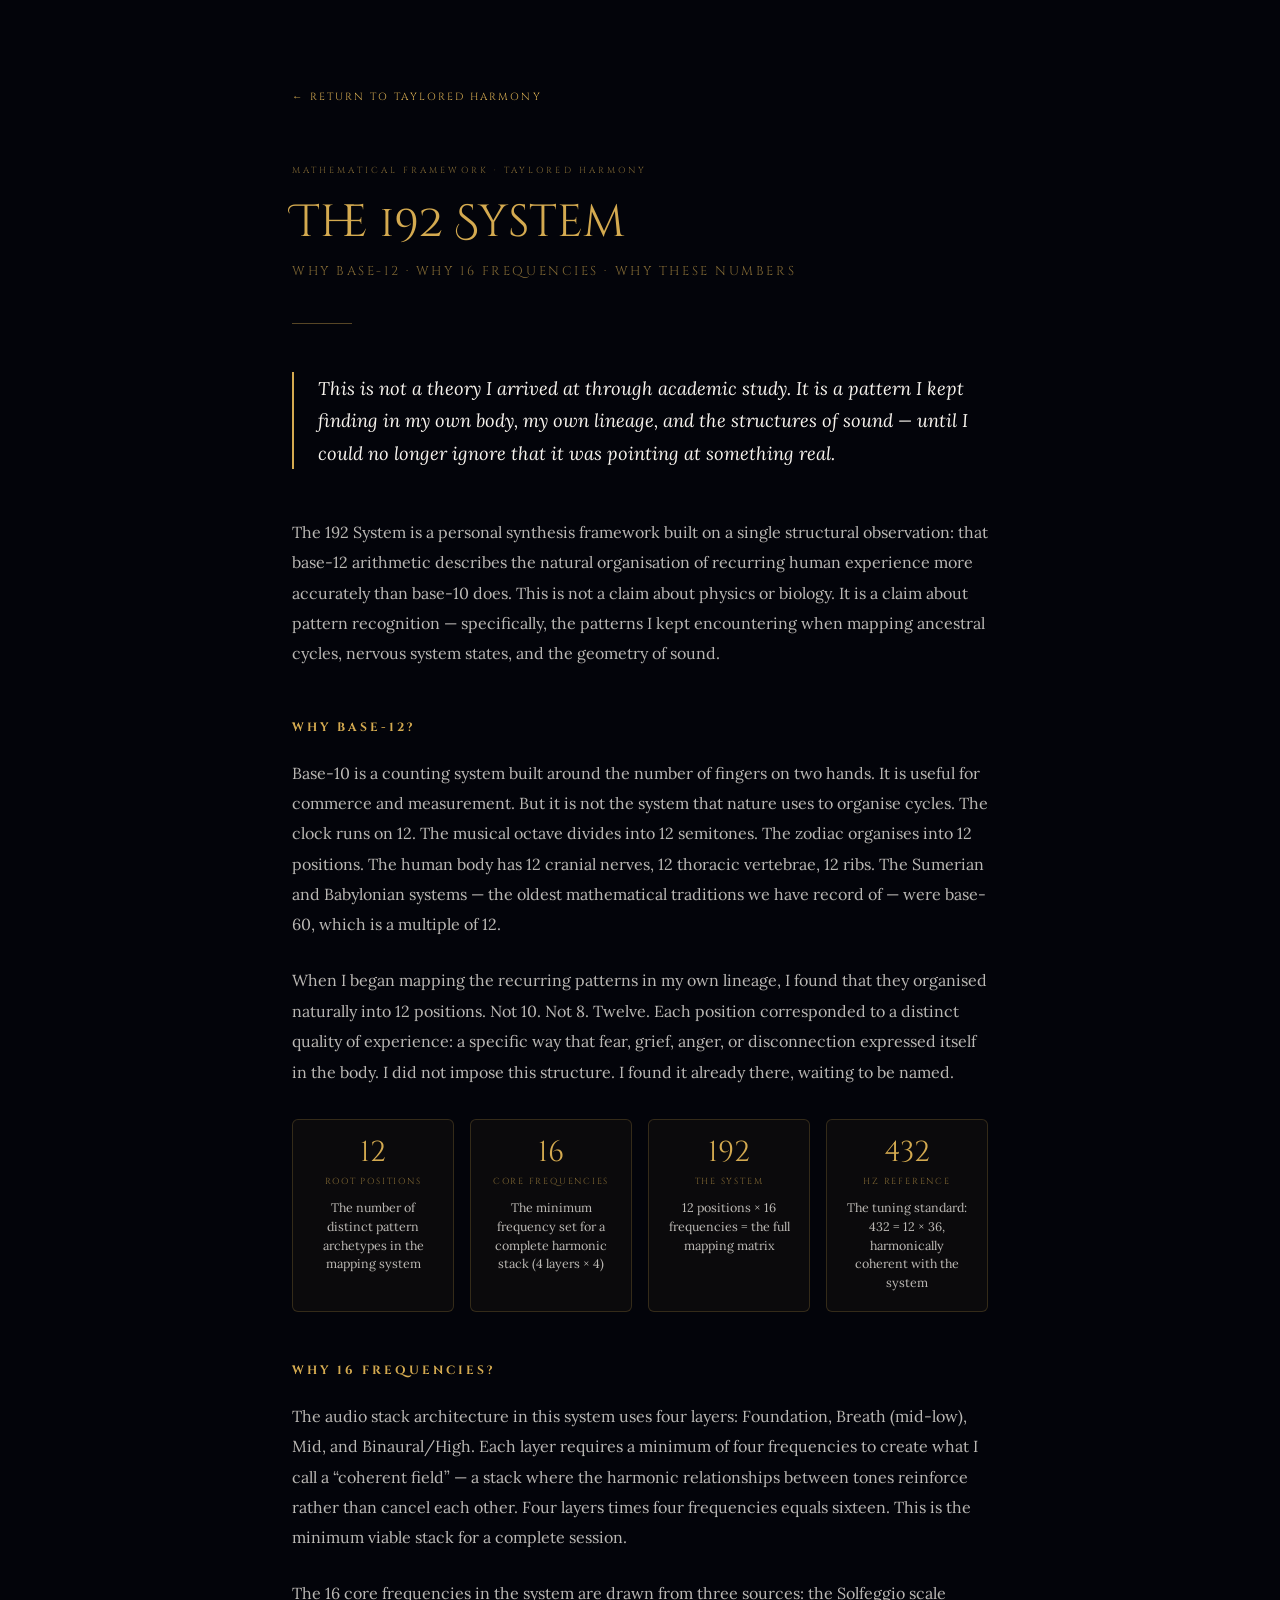
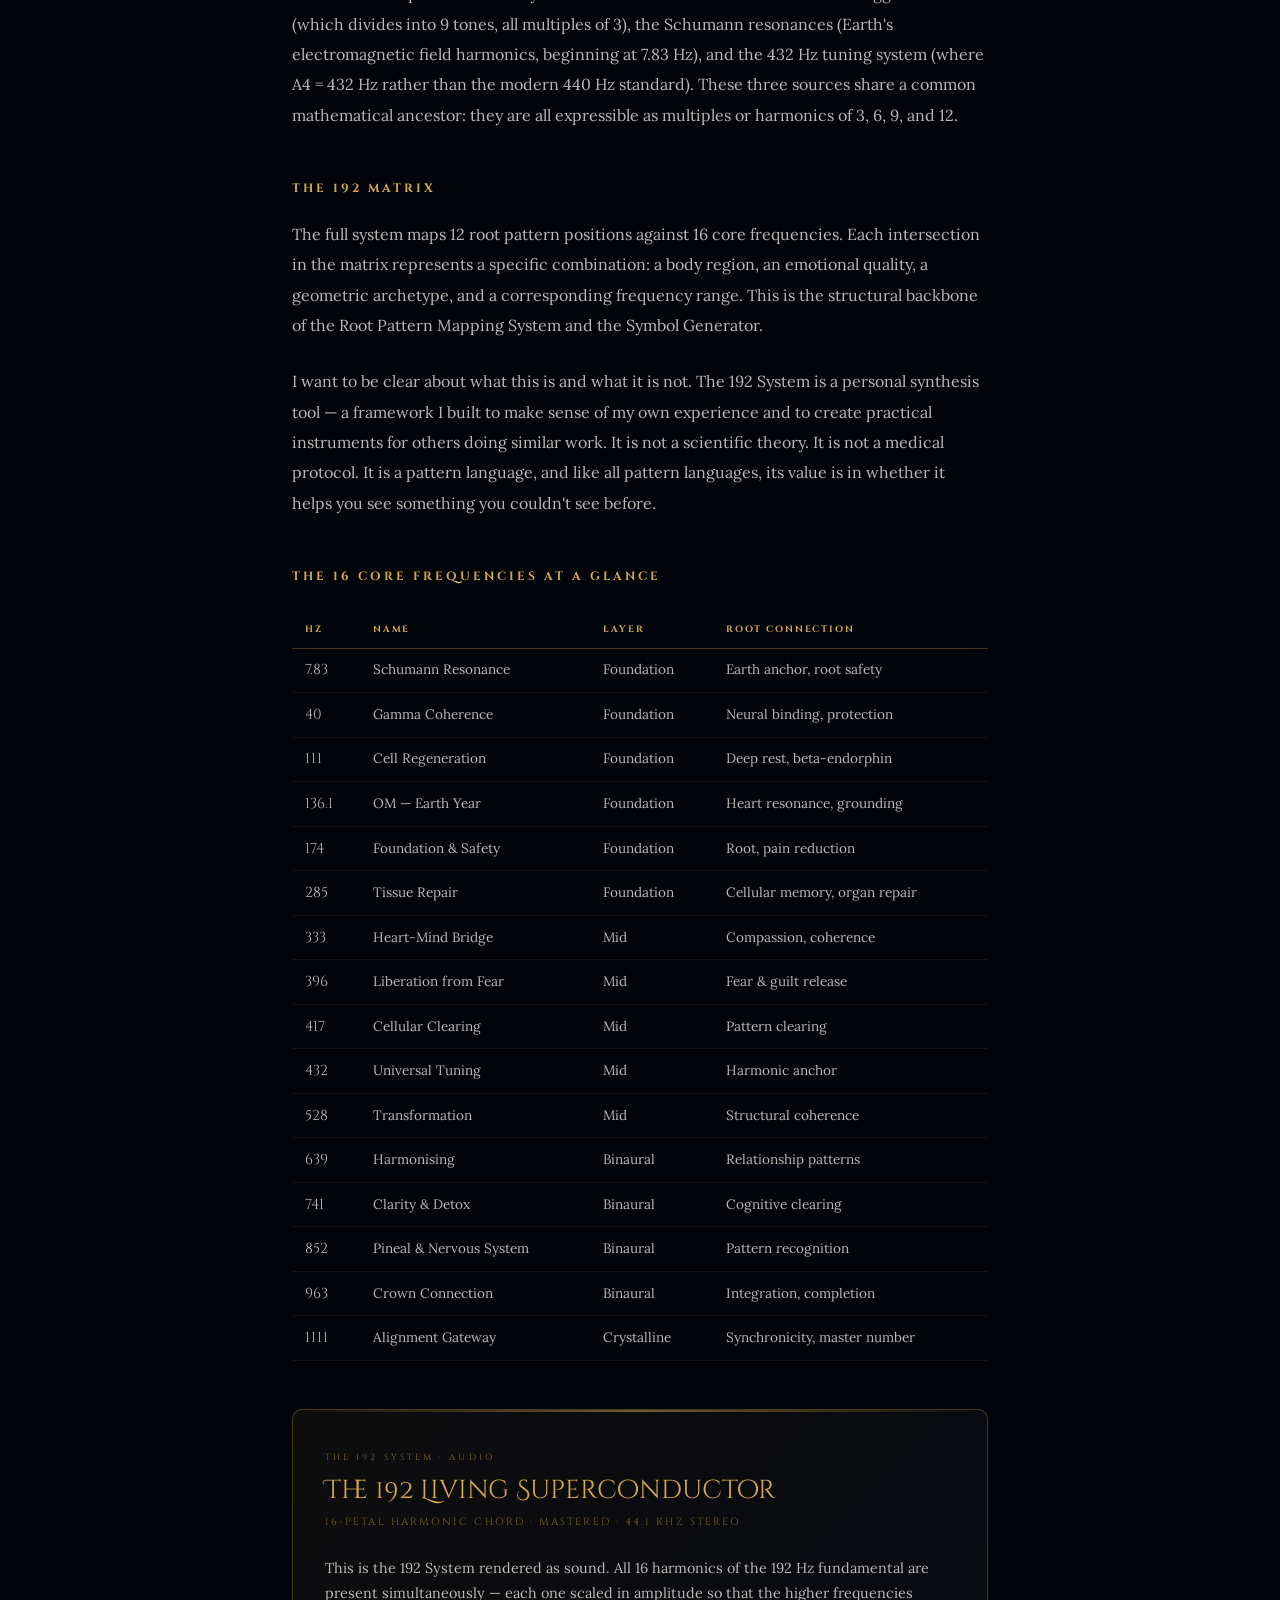
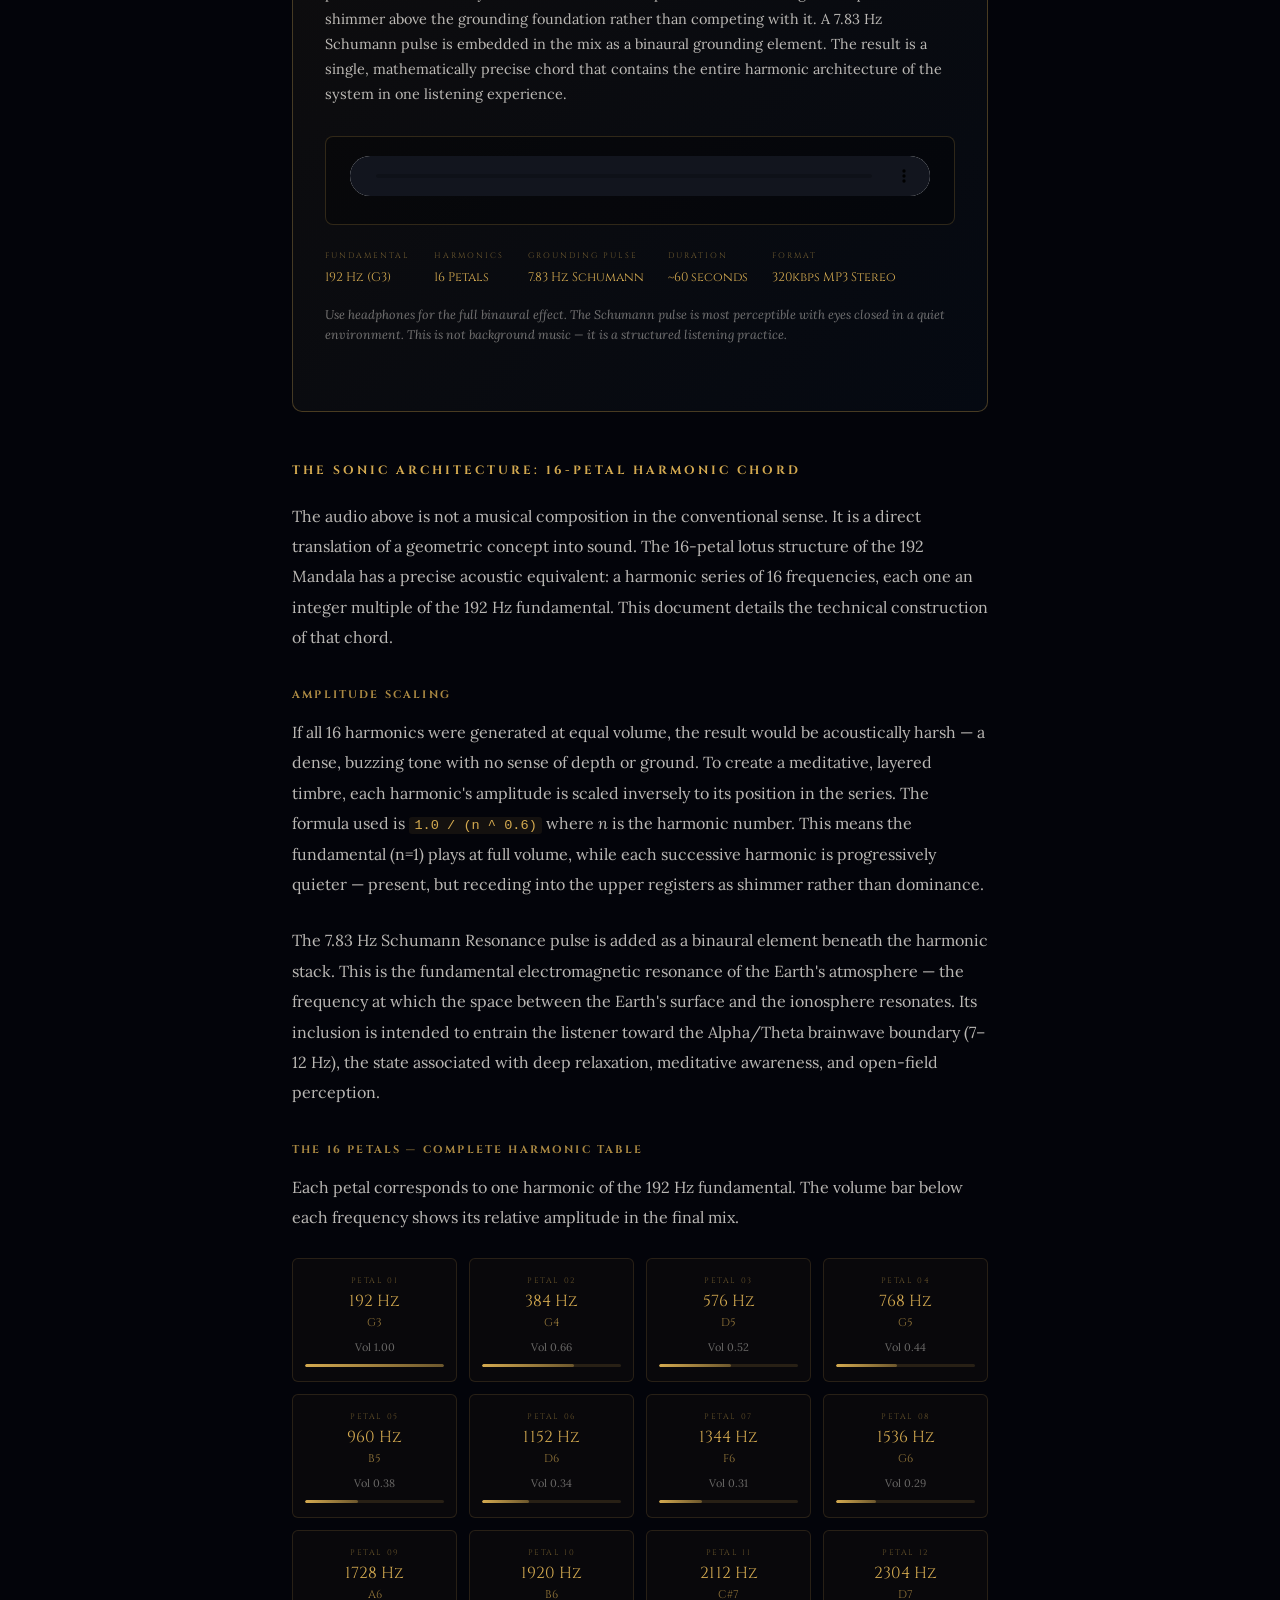
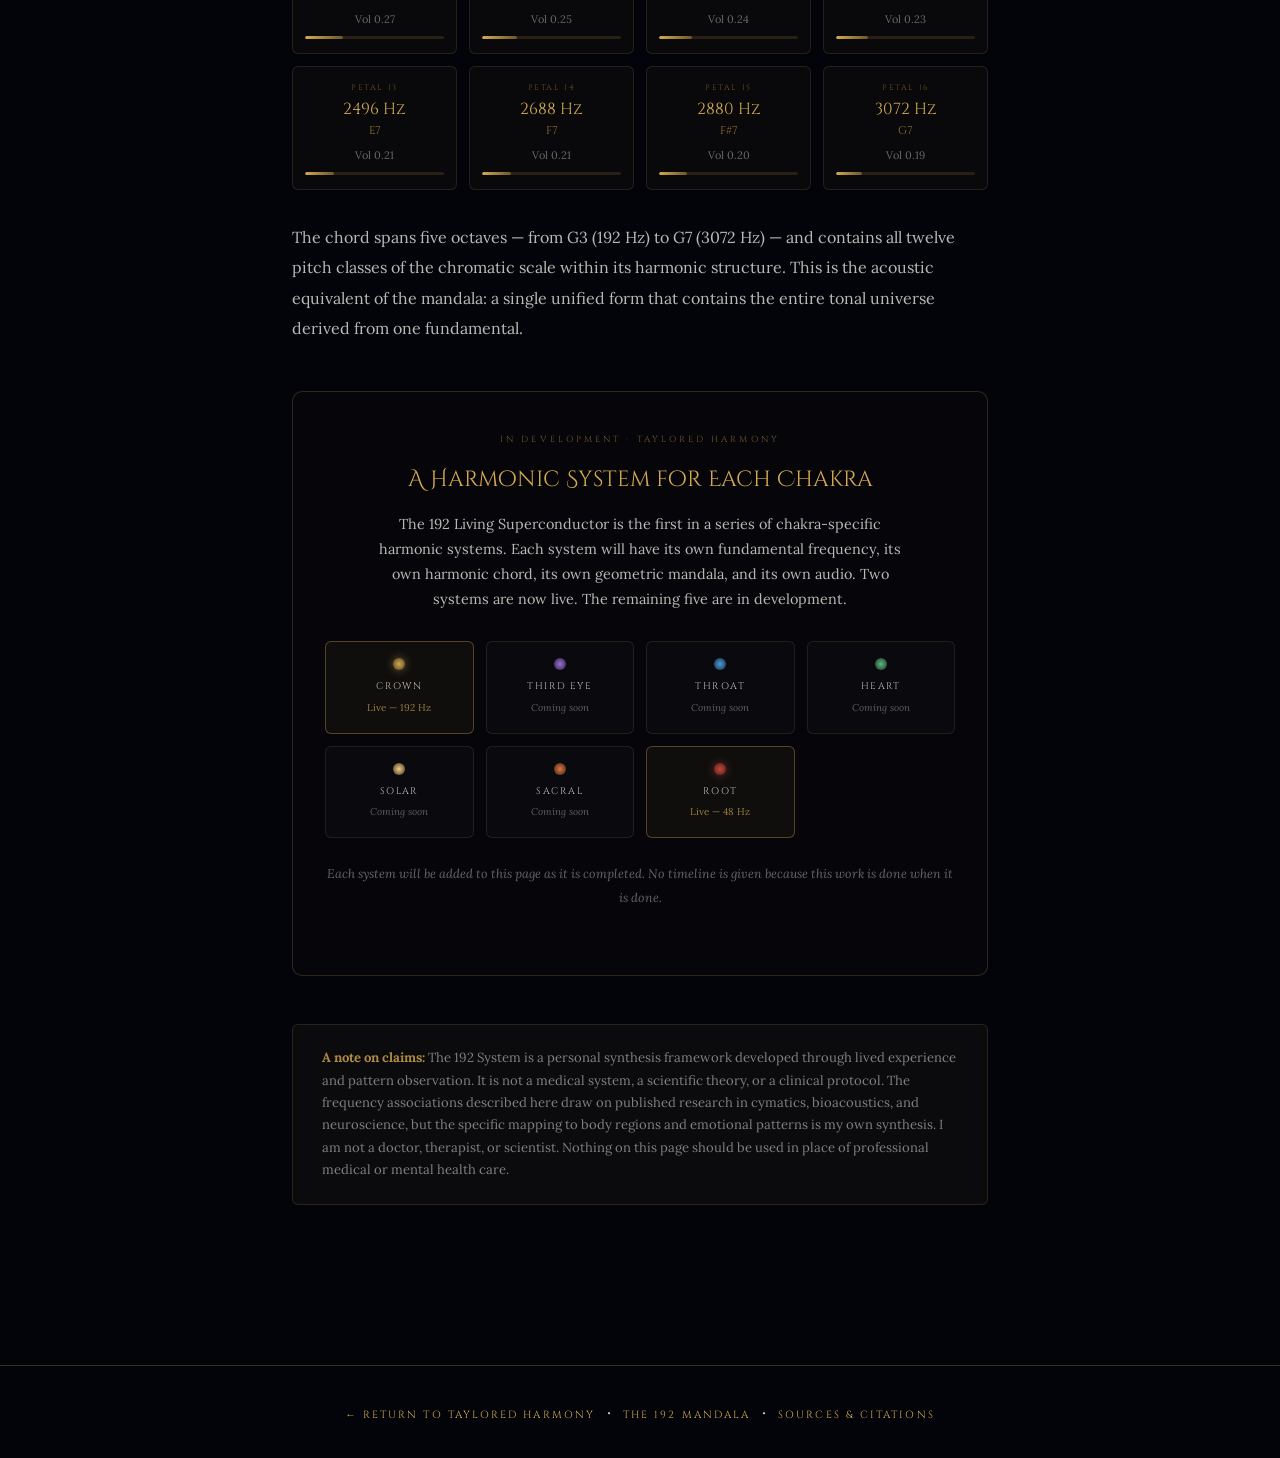
==== commit d848ffb1: "Add Root System page (48 Hz), update 192 System chakra grid, add nav/footer links" ====
--- a/192-system.html
+++ b/192-system.html
@@ -687,7 +687,7 @@
   <div class="coming-soon-section">
     <div class="coming-soon-label">In Development &middot; Taylored Harmony</div>
     <div class="coming-soon-title">A Harmonic System for Each Chakra</div>
-    <p class="coming-soon-desc">The 192 Living Superconductor is the first in a series of chakra-specific harmonic systems. Each system will have its own fundamental frequency, its own 16-petal harmonic chord, its own geometric mandala, and its own audio. The Crown system above is complete. The remaining seven are in development.</p>
+    <p class="coming-soon-desc">The 192 Living Superconductor is the first in a series of chakra-specific harmonic systems. Each system will have its own fundamental frequency, its own harmonic chord, its own geometric mandala, and its own audio. Two systems are now live. The remaining five are in development.</p>
 
     <div class="chakra-preview-grid">
       <div class="chakra-card active">
@@ -720,11 +720,11 @@
         <div class="chakra-name">Sacral</div>
         <div class="chakra-status">Coming soon</div>
       </div>
-      <div class="chakra-card">
-        <div class="chakra-dot" style="background:radial-gradient(circle,#e05c5c,rgba(224,92,92,0.2));"></div>
+      <a class="chakra-card active" href="root-system.html" style="text-decoration:none;">
+        <div class="chakra-dot" style="background:radial-gradient(circle,#c8453a,rgba(200,69,58,0.3));box-shadow:0 0 8px rgba(200,69,58,0.5);"></div>
         <div class="chakra-name">Root</div>
-        <div class="chakra-status">Coming soon</div>
-      </div>
+        <div class="chakra-status">Live &mdash; 48 Hz</div>
+      </a>
     </div>
 
     <p style="font-size:0.78rem;color:rgba(248,244,238,0.4);font-style:italic;margin-top:1rem;">Each system will be added to this page as it is completed. No timeline is given because this work is done when it is done.</p>
